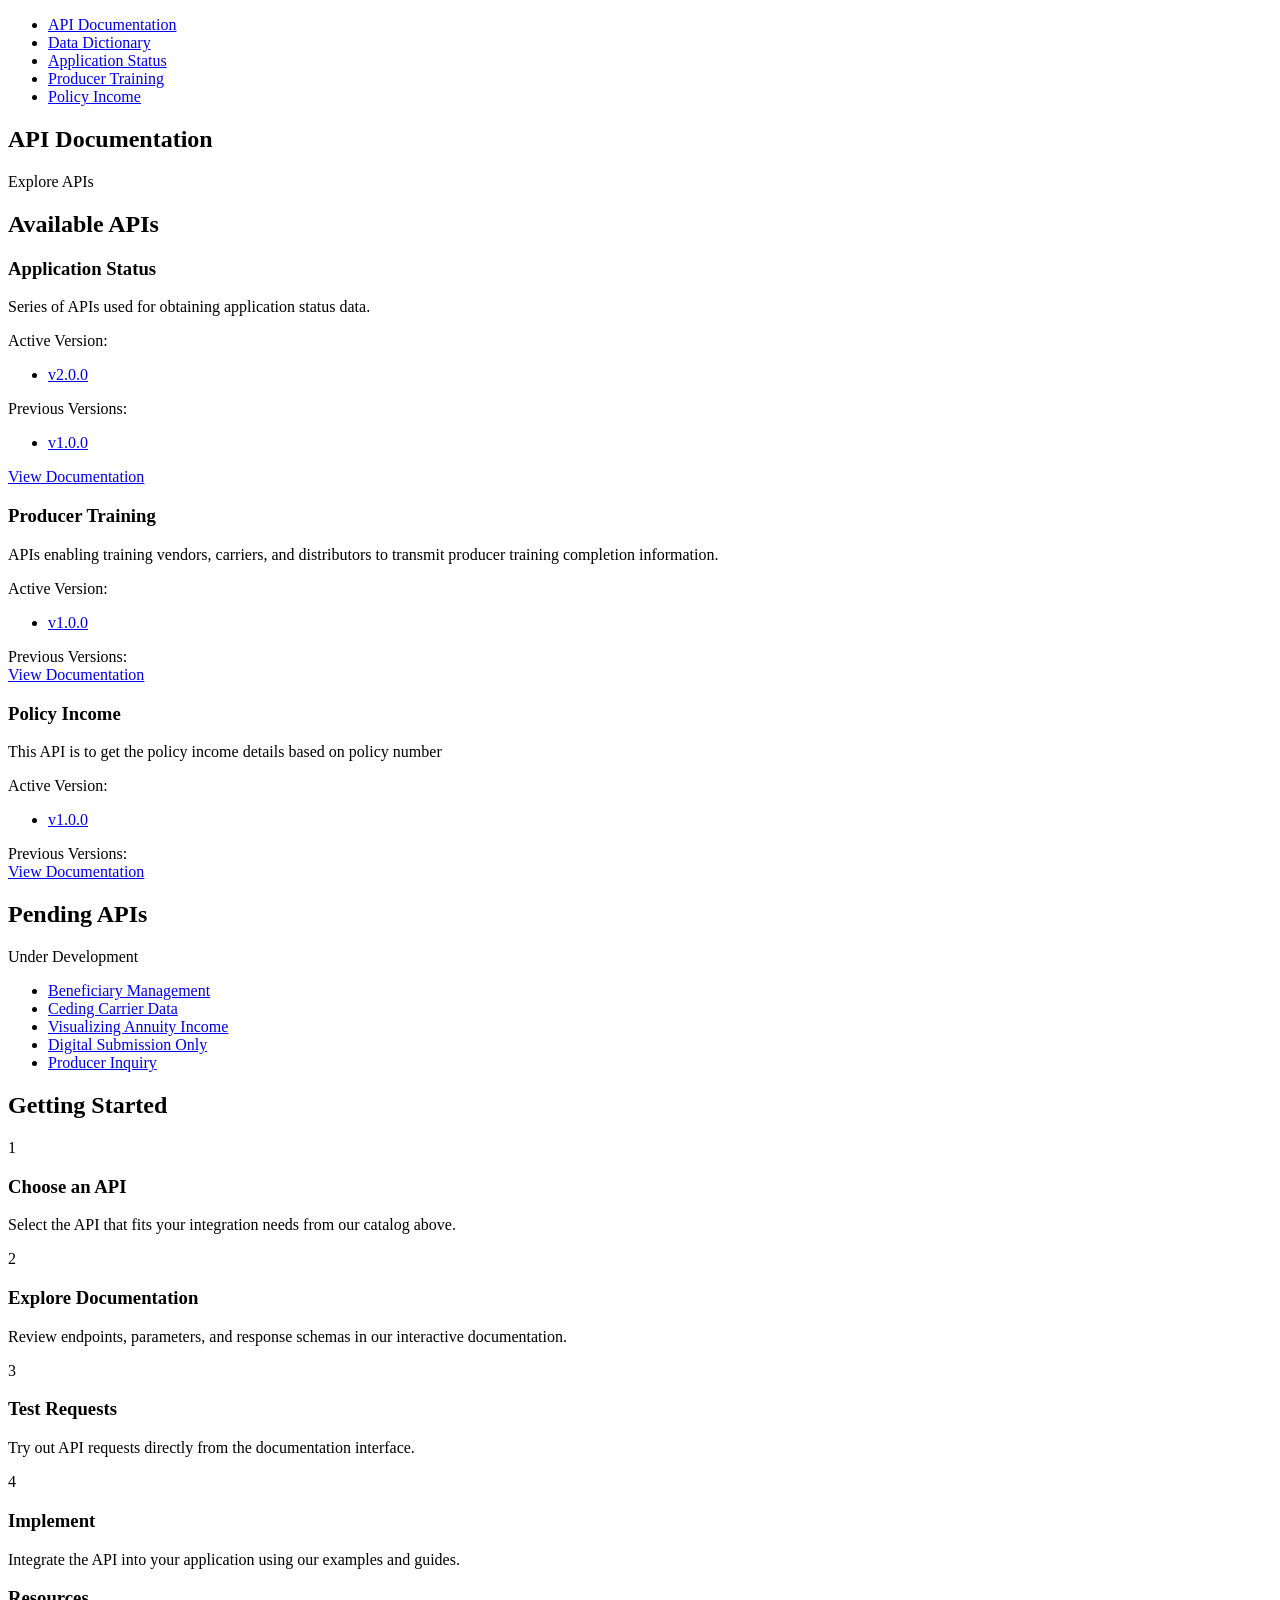
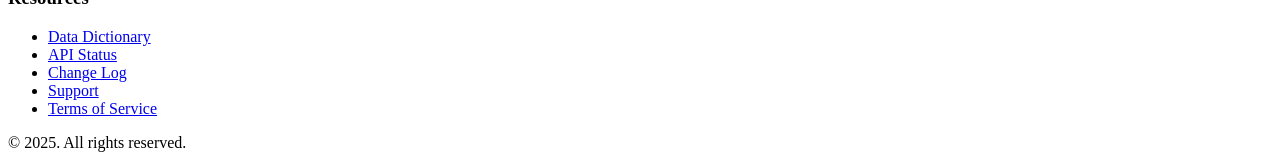
==== docs/index.html @ 35b6e660 "Change data dictionary to be linked from landing page - Rename generator output from index.html to d" ====
<!DOCTYPE html>
<html lang="en">
<head>
  <meta charset="UTF-8">
  <meta name="viewport" content="width=device-width, initial-scale=1.0">
  <title>IRI API Documentation Portal</title>
  <link rel="stylesheet" href="./css/custom.css">
  <link rel="preconnect" href="https://fonts.googleapis.com">
  <link rel="preconnect" href="https://fonts.gstatic.com" crossorigin>
  <link href="https://fonts.googleapis.com/css2?family=Inter:wght@300;400;600;700&display=swap" rel="stylesheet">
  <link rel="icon" type="image/png" href="./favicon-32x32.png" sizes="32x32" />
  <link rel="icon" type="image/png" href="./favicon-16x16.png" sizes="16x16" />
</head>
<body>
  <header class="site-header">
    <div class="container">
      <nav class="main-nav">
        <ul>
          <li><a href="#" class="active">API Documentation</a></li>
          <li><a href="data-dictionary.html">Data Dictionary</a></li>
          <li><a href="https://github.com/Insured-Retirement-Institute/Application-Status" target="_blank">Application Status</a></li>
          <li><a href="https://github.com/Insured-Retirement-Institute/Producer-Training" target="_blank">Producer Training</a></li>
          <li><a href="https://github.com/Insured-Retirement-Institute/Activated-Annuity-Income" target="_blank">Policy Income</a></li>
        </ul>
      </nav>
    </div>
  </header>

  <section class="hero">
    <div class="container">
      <h1>API Documentation</h1>
      <p>Explore APIs</p>
    </div>
  </section>

  <section class="api-directory">
    <div class="container">
      <h2>Available APIs</h2>
      <!--
      <div class="api-intro">
        <p>No available APIs at this time.</p>
      </div>
      -->
      <div class="api-grid">
        <!-- Application Status API Card -->
        <div class="api-card">
          <div class="api-card-header">
            <h3>Application Status</h3>
          </div>
          <p>Series of APIs used for obtaining application status data.</p>
          <div class="api-versions-container">
            <div class="api-versions">
              <span>Active Version:</span>
              <ul>
                <li><a href="api-viewer.html?api=appstatus.yaml&version=v2">v2.0.0</a></li>
              </ul>
              <span>Previous Versions:</span>
              <ul>
                <li><a href="api-viewer.html?api=appstatus.yaml&version=v1">v1.0.0</a></li>
              </ul>
            </div>
          </div>
          <a href="api-viewer.html?api=appstatus.yaml&version=v2" class="btn btn-primary">View Documentation</a>
        </div>
        <!-- Producer Training Card -->
        <div class="api-card">
          <div class="api-card-header">
            <h3>Producer Training</h3>
          </div>
          <p>APIs enabling training vendors, carriers, and distributors to transmit producer training completion information.</p>
          <div class="api-versions-container">
            <div class="api-versions">
              <span>Active Version:</span>
              <ul>
                <li><a href="api-viewer.html?api=producertraining.yaml&version=v1">v1.0.0</a></li>
              </ul>
              <span>Previous Versions:</span>              
            </div>
          </div>
          <a href="api-viewer.html?api=producertraining.yaml&version=v1" class="btn btn-primary">View Documentation</a>
        </div>
        <!-- Policy Income aPI Card -->
        <div class="api-card">
          <div class="api-card-header">
            <h3>Policy Income</h3>
          </div>
          <p>This API is to get the policy income details based on policy number</p>
          <div class="api-versions-container">
            <div class="api-versions">
              <span>Active Version:</span>
              <ul>
                <li><a href="api-viewer.html?api=policyincome.yaml&version=v1">v1.0.0</a></li>
              </ul>
              <span>Previous Versions:</span>              
            </div>
          </div>
          <a href="api-viewer.html?api=policyincome.yaml&version=v1" class="btn btn-primary">View Documentation</a>
        </div>
      </div>      
    </div>
  </section>

  <section class="api-directory">
    <div class="container">
      <h2>Pending APIs</h2>
      <div class="api-intro">
        <p>Under Development</p>
        <ul>
          <li><a href="https://github.com/Insured-Retirement-Institute/Beneficiary-Management" target="_blank">Beneficiary Management</a></li>
          <li><a href="https://github.com/Insured-Retirement-Institute/Ceding-Carrier-Data" target="_blank">Ceding Carrier Data</a></li>
          <li><a href="https://github.com/Insured-Retirement-Institute/Visualizing-Annuity-Income" target="_blank">Visualizing Annuity Income</a></li>
          <li><a href="https://github.com/Insured-Retirement-Institute/Digital-Submission-Only" target="_blank">Digital Submission Only</a></li>
          <li><a href="https://github.com/Insured-Retirement-Institute/Producer-Inquiry" target="_blank">Producer Inquiry</a></li>
        </ul>
      </div>
    </div>
  </section>

  <section class="getting-started">
    <div class="container">
      <h2>Getting Started</h2>
      <div class="steps">
        <div class="step">
          <div class="step-number">1</div>
          <h3>Choose an API</h3>
          <p>Select the API that fits your integration needs from our catalog above.</p>
        </div>
        <div class="step">
          <div class="step-number">2</div>
          <h3>Explore Documentation</h3>
          <p>Review endpoints, parameters, and response schemas in our interactive documentation.</p>
        </div>
        <div class="step">
          <div class="step-number">3</div>
          <h3>Test Requests</h3>
          <p>Try out API requests directly from the documentation interface.</p>
        </div>
        <div class="step">
          <div class="step-number">4</div>
          <h3>Implement</h3>
          <p>Integrate the API into your application using our examples and guides.</p>
        </div>
      </div>
    </div>
  </section>

  <footer class="site-footer">
    <div class="container">
      <div class="footer-content">
        <div class="footer-links">
          <h3>Resources</h3>
          <ul>
            <li><a href="data-dictionary.html">Data Dictionary</a></li>
            <li><a href="#">API Status</a></li>
            <li><a href="#">Change Log</a></li>
            <li><a href="#">Support</a></li>
            <li><a href="#">Terms of Service</a></li>
          </ul>
        </div>
      </div>
      <div class="copyright">
        <p>&copy; 2025. All rights reserved.</p>
      </div>
    </div>
  </footer>

  <script>
    // Optional JavaScript for additional interactivity
    document.addEventListener('DOMContentLoaded', function() {
      // You could add animations or other interactive elements here
    });
  </script>
</body>
</html>
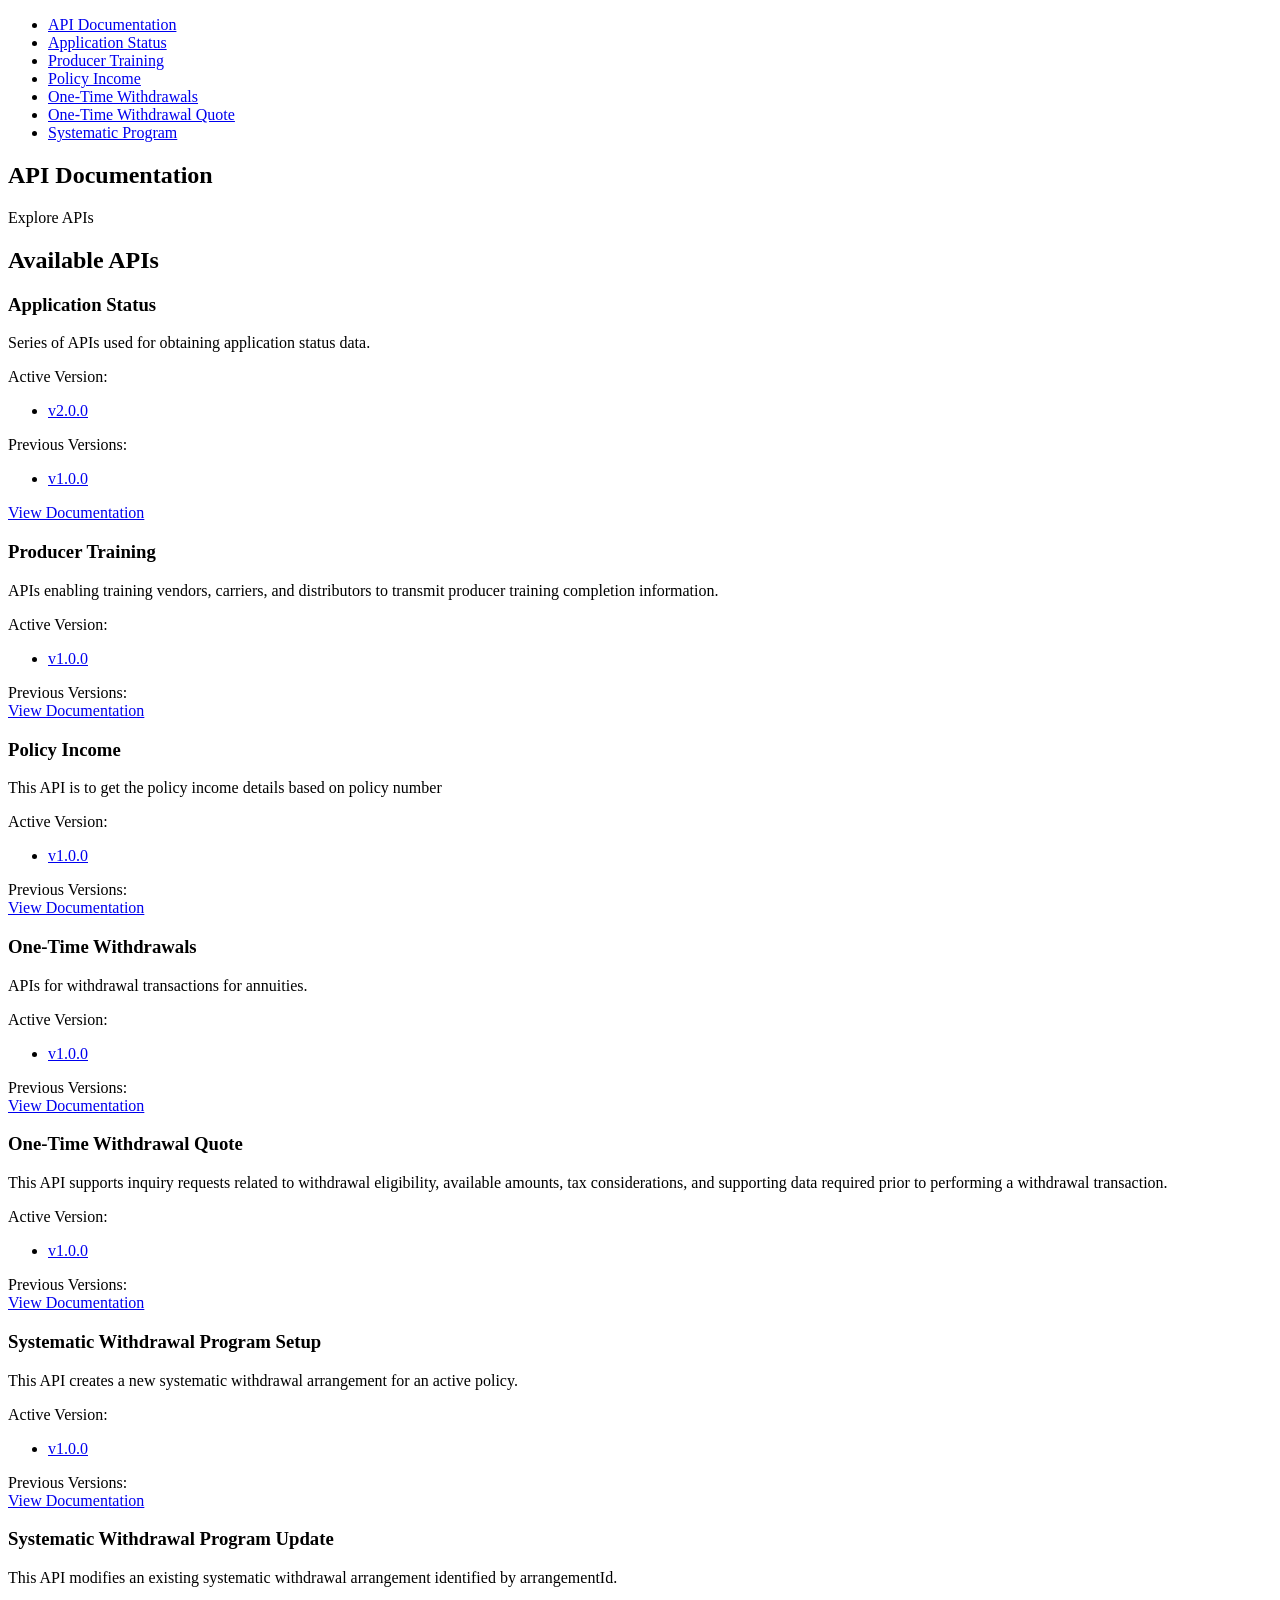
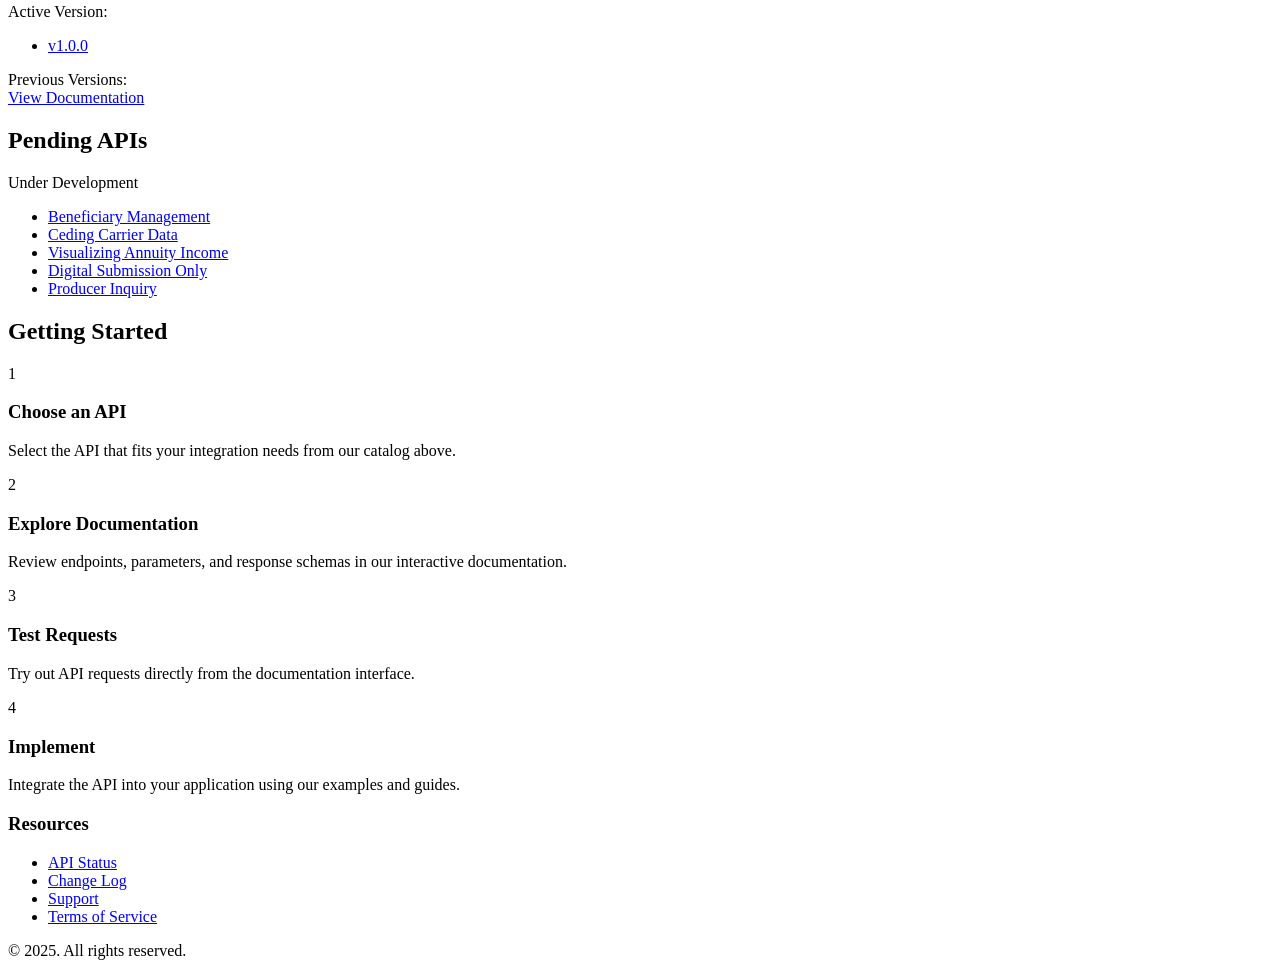
==== commit d7be9370: "make data dictionary dynamic" ====
--- a/docs/index.html
+++ b/docs/index.html
@@ -1,176 +1,244 @@
 <!DOCTYPE html>
 <html lang="en">
 <head>
-  <meta charset="UTF-8">
-  <meta name="viewport" content="width=device-width, initial-scale=1.0">
-  <title>IRI API Documentation Portal</title>
-  <link rel="stylesheet" href="./css/custom.css">
-  <link rel="preconnect" href="https://fonts.googleapis.com">
-  <link rel="preconnect" href="https://fonts.gstatic.com" crossorigin>
-  <link href="https://fonts.googleapis.com/css2?family=Inter:wght@300;400;600;700&display=swap" rel="stylesheet">
-  <link rel="icon" type="image/png" href="./favicon-32x32.png" sizes="32x32" />
-  <link rel="icon" type="image/png" href="./favicon-16x16.png" sizes="16x16" />
+    <meta charset="UTF-8">
+    <meta name="viewport" content="width=device-width, initial-scale=1.0">
+    <title>IRI API Documentation Portal</title>
+    <link rel="stylesheet" href="./css/custom.css">
+    <link rel="preconnect" href="https://fonts.googleapis.com">
+    <link rel="preconnect" href="https://fonts.gstatic.com" crossorigin>
+    <link href="https://fonts.googleapis.com/css2?family=Inter:wght@300;400;600;700&display=swap" rel="stylesheet">
+    <link rel="icon" type="image/png" href="./favicon-32x32.png" sizes="32x32" />
+    <link rel="icon" type="image/png" href="./favicon-16x16.png" sizes="16x16" />
 </head>
 <body>
-  <header class="site-header">
-    <div class="container">
-      <nav class="main-nav">
-        <ul>
-          <li><a href="#" class="active">API Documentation</a></li>
-          <li><a href="data-dictionary.html">Data Dictionary</a></li>
-          <li><a href="https://github.com/Insured-Retirement-Institute/Application-Status" target="_blank">Application Status</a></li>
-          <li><a href="https://github.com/Insured-Retirement-Institute/Producer-Training" target="_blank">Producer Training</a></li>
-          <li><a href="https://github.com/Insured-Retirement-Institute/Activated-Annuity-Income" target="_blank">Policy Income</a></li>
-        </ul>
-      </nav>
-    </div>
-  </header>
-
-  <section class="hero">
-    <div class="container">
-      <h1>API Documentation</h1>
-      <p>Explore APIs</p>
-    </div>
-  </section>
-
-  <section class="api-directory">
-    <div class="container">
-      <h2>Available APIs</h2>
-      <!--
-      <div class="api-intro">
-        <p>No available APIs at this time.</p>
-      </div>
-      -->
-      <div class="api-grid">
-        <!-- Application Status API Card -->
-        <div class="api-card">
-          <div class="api-card-header">
-            <h3>Application Status</h3>
-          </div>
-          <p>Series of APIs used for obtaining application status data.</p>
-          <div class="api-versions-container">
-            <div class="api-versions">
-              <span>Active Version:</span>
-              <ul>
-                <li><a href="api-viewer.html?api=appstatus.yaml&version=v2">v2.0.0</a></li>
-              </ul>
-              <span>Previous Versions:</span>
-              <ul>
-                <li><a href="api-viewer.html?api=appstatus.yaml&version=v1">v1.0.0</a></li>
-              </ul>
-            </div>
-          </div>
-          <a href="api-viewer.html?api=appstatus.yaml&version=v2" class="btn btn-primary">View Documentation</a>
-        </div>
-        <!-- Producer Training Card -->
-        <div class="api-card">
-          <div class="api-card-header">
-            <h3>Producer Training</h3>
-          </div>
-          <p>APIs enabling training vendors, carriers, and distributors to transmit producer training completion information.</p>
-          <div class="api-versions-container">
-            <div class="api-versions">
-              <span>Active Version:</span>
-              <ul>
-                <li><a href="api-viewer.html?api=producertraining.yaml&version=v1">v1.0.0</a></li>
-              </ul>
-              <span>Previous Versions:</span>              
-            </div>
-          </div>
-          <a href="api-viewer.html?api=producertraining.yaml&version=v1" class="btn btn-primary">View Documentation</a>
-        </div>
-        <!-- Policy Income aPI Card -->
-        <div class="api-card">
-          <div class="api-card-header">
-            <h3>Policy Income</h3>
-          </div>
-          <p>This API is to get the policy income details based on policy number</p>
-          <div class="api-versions-container">
-            <div class="api-versions">
-              <span>Active Version:</span>
-              <ul>
-                <li><a href="api-viewer.html?api=policyincome.yaml&version=v1">v1.0.0</a></li>
-              </ul>
-              <span>Previous Versions:</span>              
-            </div>
-          </div>
-          <a href="api-viewer.html?api=policyincome.yaml&version=v1" class="btn btn-primary">View Documentation</a>
-        </div>
-      </div>      
-    </div>
-  </section>
-
-  <section class="api-directory">
-    <div class="container">
-      <h2>Pending APIs</h2>
-      <div class="api-intro">
-        <p>Under Development</p>
-        <ul>
-          <li><a href="https://github.com/Insured-Retirement-Institute/Beneficiary-Management" target="_blank">Beneficiary Management</a></li>
-          <li><a href="https://github.com/Insured-Retirement-Institute/Ceding-Carrier-Data" target="_blank">Ceding Carrier Data</a></li>
-          <li><a href="https://github.com/Insured-Retirement-Institute/Visualizing-Annuity-Income" target="_blank">Visualizing Annuity Income</a></li>
-          <li><a href="https://github.com/Insured-Retirement-Institute/Digital-Submission-Only" target="_blank">Digital Submission Only</a></li>
-          <li><a href="https://github.com/Insured-Retirement-Institute/Producer-Inquiry" target="_blank">Producer Inquiry</a></li>
-        </ul>
-      </div>
-    </div>
-  </section>
-
-  <section class="getting-started">
-    <div class="container">
-      <h2>Getting Started</h2>
-      <div class="steps">
-        <div class="step">
-          <div class="step-number">1</div>
-          <h3>Choose an API</h3>
-          <p>Select the API that fits your integration needs from our catalog above.</p>
-        </div>
-        <div class="step">
-          <div class="step-number">2</div>
-          <h3>Explore Documentation</h3>
-          <p>Review endpoints, parameters, and response schemas in our interactive documentation.</p>
-        </div>
-        <div class="step">
-          <div class="step-number">3</div>
-          <h3>Test Requests</h3>
-          <p>Try out API requests directly from the documentation interface.</p>
-        </div>
-        <div class="step">
-          <div class="step-number">4</div>
-          <h3>Implement</h3>
-          <p>Integrate the API into your application using our examples and guides.</p>
-        </div>
-      </div>
-    </div>
-  </section>
-
-  <footer class="site-footer">
-    <div class="container">
-      <div class="footer-content">
-        <div class="footer-links">
-          <h3>Resources</h3>
-          <ul>
-            <li><a href="data-dictionary.html">Data Dictionary</a></li>
-            <li><a href="#">API Status</a></li>
-            <li><a href="#">Change Log</a></li>
-            <li><a href="#">Support</a></li>
-            <li><a href="#">Terms of Service</a></li>
-          </ul>
-        </div>
-      </div>
-      <div class="copyright">
-        <p>&copy; 2025. All rights reserved.</p>
-      </div>
-    </div>
-  </footer>
-
-  <script>
-    // Optional JavaScript for additional interactivity
-    document.addEventListener('DOMContentLoaded', function() {
-      // You could add animations or other interactive elements here
-    });
-  </script>
+    <header class="site-header">
+        <div class="container">
+            <nav class="main-nav">
+                <ul>
+                    <li><a href="#" class="active">API Documentation</a></li>
+                    <li><a href="https://github.com/Insured-Retirement-Institute/Application-Status" target="_blank">Application Status</a></li>
+                    <li><a href="https://github.com/Insured-Retirement-Institute/Producer-Training" target="_blank">Producer Training</a></li>
+                    <li><a href="https://github.com/Insured-Retirement-Institute/Activated-Annuity-Income" target="_blank">Policy Income</a></li>
+                    <li><a href="https://github.com/Insured-Retirement-Institute/One-Time-Withdrawals" target="_blank">One-Time Withdrawals</a></li>
+                    <li><a href="https://github.com/Insured-Retirement-Institute/One-Time-Withdrawal-Quote" target="_blank">One-Time Withdrawal Quote</a></li>
+                    <li><a href="https://github.com/Insured-Retirement-Institute/Systematic-Program" target="_blank">Systematic Program</a></li>
+                </ul>
+            </nav>
+        </div>
+    </header>
+
+    <section class="hero">
+        <div class="container">
+            <h1>API Documentation</h1>
+            <p>Explore APIs</p>
+        </div>
+    </section>
+
+    <section class="api-directory">
+        <div class="container">
+            <h2>Available APIs</h2>
+            <!--
+            <div class="api-intro">
+              <p>No available APIs at this time.</p>
+            </div>
+            -->
+            <div class="api-grid">
+                <!-- Application Status API Card -->
+                <div class="api-card">
+                    <div class="api-card-header">
+                        <h3>Application Status</h3>
+                    </div>
+                    <p>Series of APIs used for obtaining application status data.</p>
+                    <div class="api-versions-container">
+                        <div class="api-versions">
+                            <span>Active Version:</span>
+                            <ul>
+                                <li><a href="api-viewer.html?api=appstatus.yaml&version=v2">v2.0.0</a></li>
+                            </ul>
+                            <span>Previous Versions:</span>
+                            <ul>
+                                <li><a href="api-viewer.html?api=appstatus.yaml&version=v1">v1.0.0</a></li>
+                            </ul>
+                        </div>
+                    </div>
+                    <a href="api-viewer.html?api=appstatus.yaml&version=v2" class="btn btn-primary">View Documentation</a>
+                </div>
+                <!-- Producer Training Card -->
+                <div class="api-card">
+                    <div class="api-card-header">
+                        <h3>Producer Training</h3>
+                    </div>
+                    <p>APIs enabling training vendors, carriers, and distributors to transmit producer training completion information.</p>
+                    <div class="api-versions-container">
+                        <div class="api-versions">
+                            <span>Active Version:</span>
+                            <ul>
+                                <li><a href="api-viewer.html?api=producertraining.yaml&version=v1">v1.0.0</a></li>
+                            </ul>
+                            <span>Previous Versions:</span>
+                        </div>
+                    </div>
+                    <a href="api-viewer.html?api=producertraining.yaml&version=v1" class="btn btn-primary">View Documentation</a>
+                </div>
+                <!-- Policy Income API Card -->
+                <div class="api-card">
+                    <div class="api-card-header">
+                        <h3>Policy Income</h3>
+                    </div>
+                    <p>This API is to get the policy income details based on policy number</p>
+                    <div class="api-versions-container">
+                        <div class="api-versions">
+                            <span>Active Version:</span>
+                            <ul>
+                                <li><a href="api-viewer.html?api=policyincome.yaml&version=v1">v1.0.0</a></li>
+                            </ul>
+                            <span>Previous Versions:</span>
+                        </div>
+                    </div>
+                    <a href="api-viewer.html?api=policyincome.yaml&version=v1" class="btn btn-primary">View Documentation</a>
+                </div>
+                <!-- One-Time Withdrawals API Card -->
+                <div class="api-card">
+                    <div class="api-card-header">
+                        <h3>One-Time Withdrawals</h3>
+                    </div>
+                    <p>APIs for withdrawal transactions for annuities.</p>
+                    <div class="api-versions-container">
+                        <div class="api-versions">
+                            <span>Active Version:</span>
+                            <ul>
+                                <li><a href="api-viewer.html?api=onetimewithdrawal1.yaml&version=v1">v1.0.0</a></li>
+                            </ul>
+                            <span>Previous Versions:</span>
+                        </div>
+                    </div>
+                    <a href="api-viewer.html?api=onetimewithdrawal1.yaml&version=v1" class="btn btn-primary">View Documentation</a>
+                </div>
+                <!-- One-Time Withdrawal Quote API Card -->
+                <div class="api-card">
+                    <div class="api-card-header">
+                        <h3>One-Time Withdrawal Quote</h3>
+                    </div>
+                    <p>This API supports inquiry requests related to withdrawal eligibility, available amounts, tax considerations, and supporting data required prior to performing a withdrawal transaction.</p>
+                    <div class="api-versions-container">
+                        <div class="api-versions">
+                            <span>Active Version:</span>
+                            <ul>
+                                <li><a href="api-viewer.html?api=onetimewithdrawalquote1.yaml&version=v1">v1.0.0</a></li>
+                            </ul>
+                            <span>Previous Versions:</span>
+                        </div>
+                    </div>
+                    <a href="api-viewer.html?api=onetimewithdrawalquote1.yaml&version=v1" class="btn btn-primary">View Documentation</a>
+                </div>
+                <!-- Systematic Withdrawal Program Setup Card -->
+                <div class="api-card">
+                    <div class="api-card-header">
+                        <h3>Systematic Withdrawal Program Setup</h3>
+                    </div>
+                    <p>This API creates a new systematic withdrawal arrangement for an active policy.</p>
+                    <div class="api-versions-container">
+                        <div class="api-versions">
+                            <span>Active Version:</span>
+                            <ul>
+                                <li><a href="api-viewer.html?api=systematicwithdrawalprogramsetup.yaml&version=v1">v1.0.0</a></li>
+                            </ul>
+                            <span>Previous Versions:</span>
+                        </div>
+                    </div>
+                    <a href="api-viewer.html?api=systematicwithdrawalprogramsetup.yaml&version=v1" class="btn btn-primary">View Documentation</a>
+                </div>
+                <!-- Systematic Withdrawal Program Update Card -->
+                <div class="api-card">
+                    <div class="api-card-header">
+                        <h3>Systematic Withdrawal Program Update</h3>
+                    </div>
+                    <p>This API modifies an existing systematic withdrawal arrangement identified by arrangementId.</p>
+                    <div class="api-versions-container">
+                        <div class="api-versions">
+                            <span>Active Version:</span>
+                            <ul>
+                                <li><a href="api-viewer.html?api=systematicwithdrawalprogramupdate.yaml&version=v1">v1.0.0</a></li>
+                            </ul>
+                            <span>Previous Versions:</span>
+                        </div>
+                    </div>
+                    <a href="api-viewer.html?api=systematicwithdrawalprogramupdate.yaml&version=v1" class="btn btn-primary">View Documentation</a>
+                </div>
+            </div>
+        </div>
+    </section>
+
+    <section class="api-directory">
+        <div class="container">
+            <h2>Pending APIs</h2>
+            <div class="api-intro">
+                <p>Under Development</p>
+                <ul>
+                    <li><a href="https://github.com/Insured-Retirement-Institute/Beneficiary-Management" target="_blank">Beneficiary Management</a></li>
+                    <li><a href="https://github.com/Insured-Retirement-Institute/Ceding-Carrier-Data" target="_blank">Ceding Carrier Data</a></li>
+                    <li><a href="https://github.com/Insured-Retirement-Institute/Visualizing-Annuity-Income" target="_blank">Visualizing Annuity Income</a></li>
+                    <li><a href="https://github.com/Insured-Retirement-Institute/Digital-Submission-Only" target="_blank">Digital Submission Only</a></li>
+                    <li><a href="https://github.com/Insured-Retirement-Institute/Producer-Inquiry" target="_blank">Producer Inquiry</a></li>
+                </ul>
+            </div>
+        </div>
+    </section>
+
+    <section class="getting-started">
+        <div class="container">
+            <h2>Getting Started</h2>
+            <div class="steps">
+                <div class="step">
+                    <div class="step-number">1</div>
+                    <h3>Choose an API</h3>
+                    <p>Select the API that fits your integration needs from our catalog above.</p>
+                </div>
+                <div class="step">
+                    <div class="step-number">2</div>
+                    <h3>Explore Documentation</h3>
+                    <p>Review endpoints, parameters, and response schemas in our interactive documentation.</p>
+                </div>
+                <div class="step">
+                    <div class="step-number">3</div>
+                    <h3>Test Requests</h3>
+                    <p>Try out API requests directly from the documentation interface.</p>
+                </div>
+                <div class="step">
+                    <div class="step-number">4</div>
+                    <h3>Implement</h3>
+                    <p>Integrate the API into your application using our examples and guides.</p>
+                </div>
+            </div>
+        </div>
+    </section>
+
+    <footer class="site-footer">
+        <div class="container">
+            <div class="footer-content">
+                <div class="footer-links">
+                    <h3>Resources</h3>
+                    <ul>
+                        <li><a href="#">API Status</a></li>
+                        <li><a href="#">Change Log</a></li>
+                        <li><a href="#">Support</a></li>
+                        <li><a href="#">Terms of Service</a></li>
+                    </ul>
+                </div>
+            </div>
+            <div class="copyright">
+                <p>&copy; 2025. All rights reserved.</p>
+            </div>
+        </div>
+    </footer>
+
+    <script>
+        // Optional JavaScript for additional interactivity
+        document.addEventListener('DOMContentLoaded', function () {
+            // You could add animations or other interactive elements here
+        });
+    </script>
 </body>
 </html>
 
-
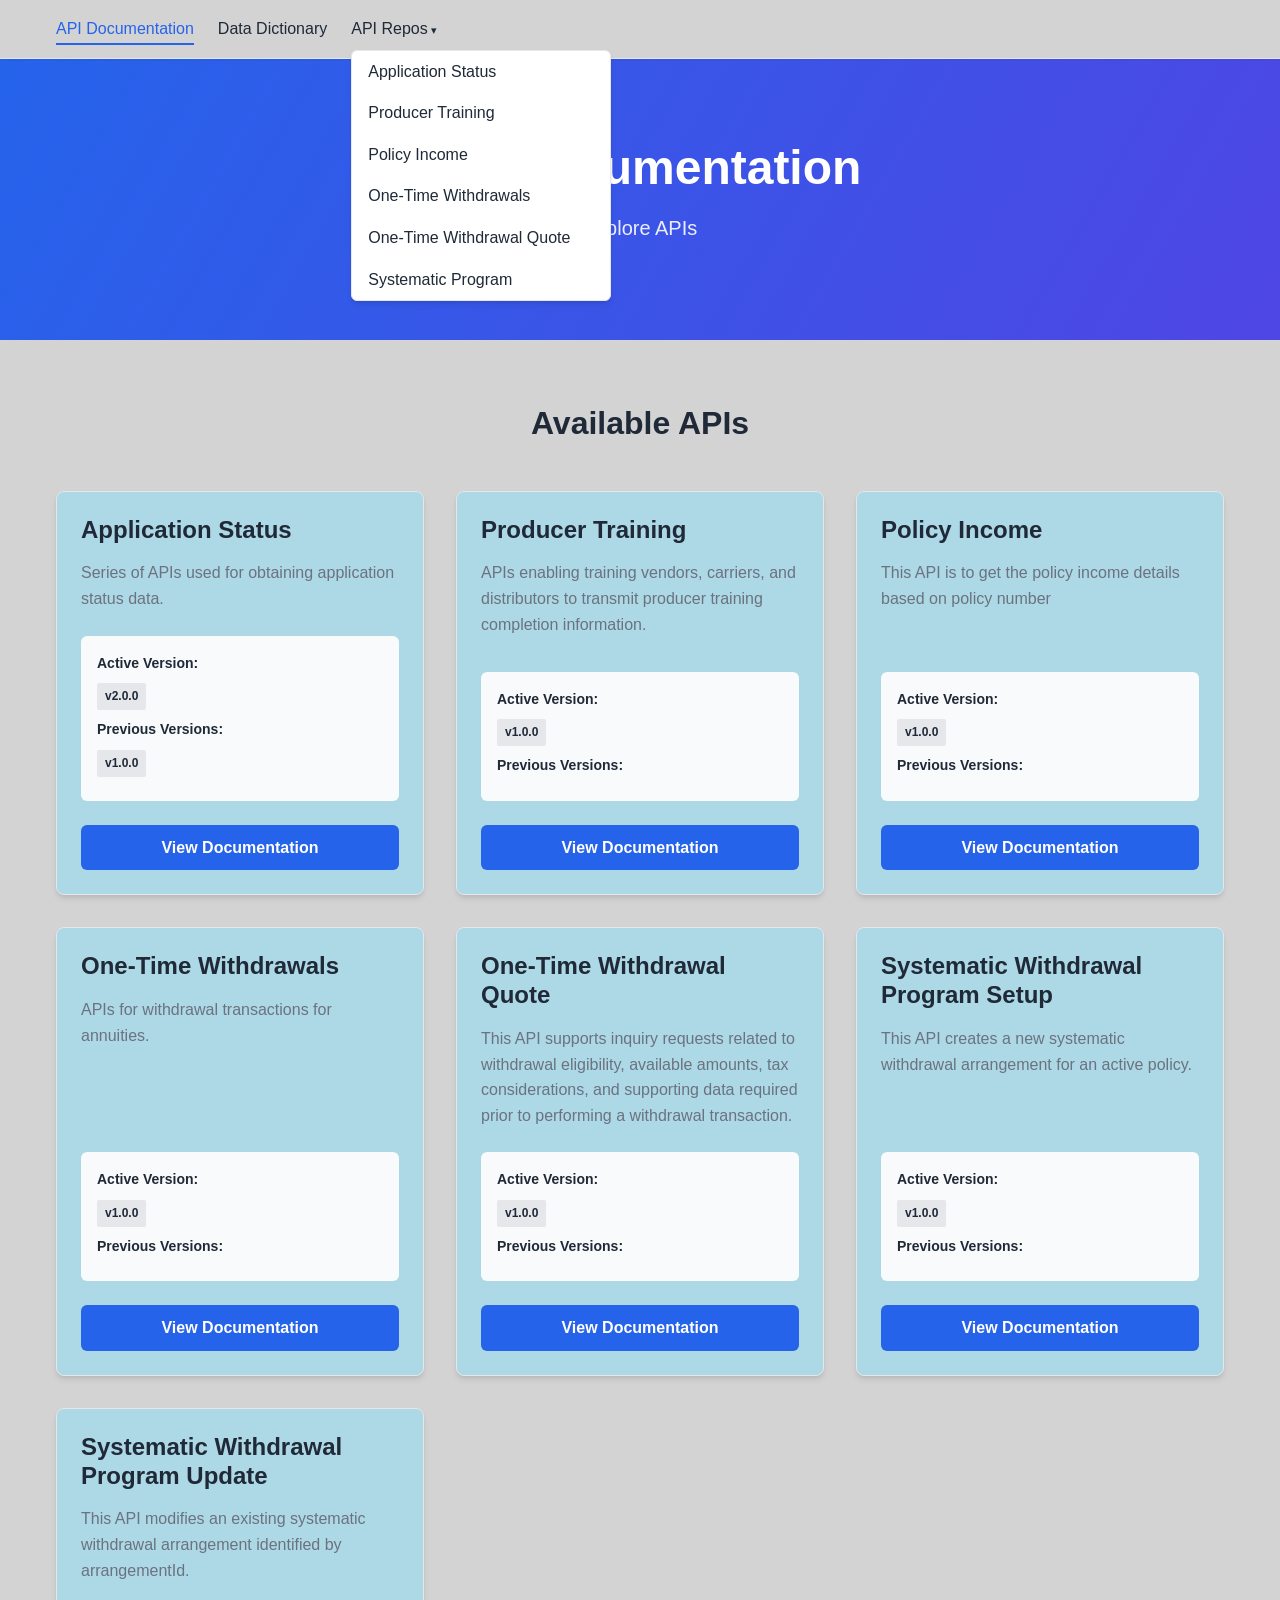
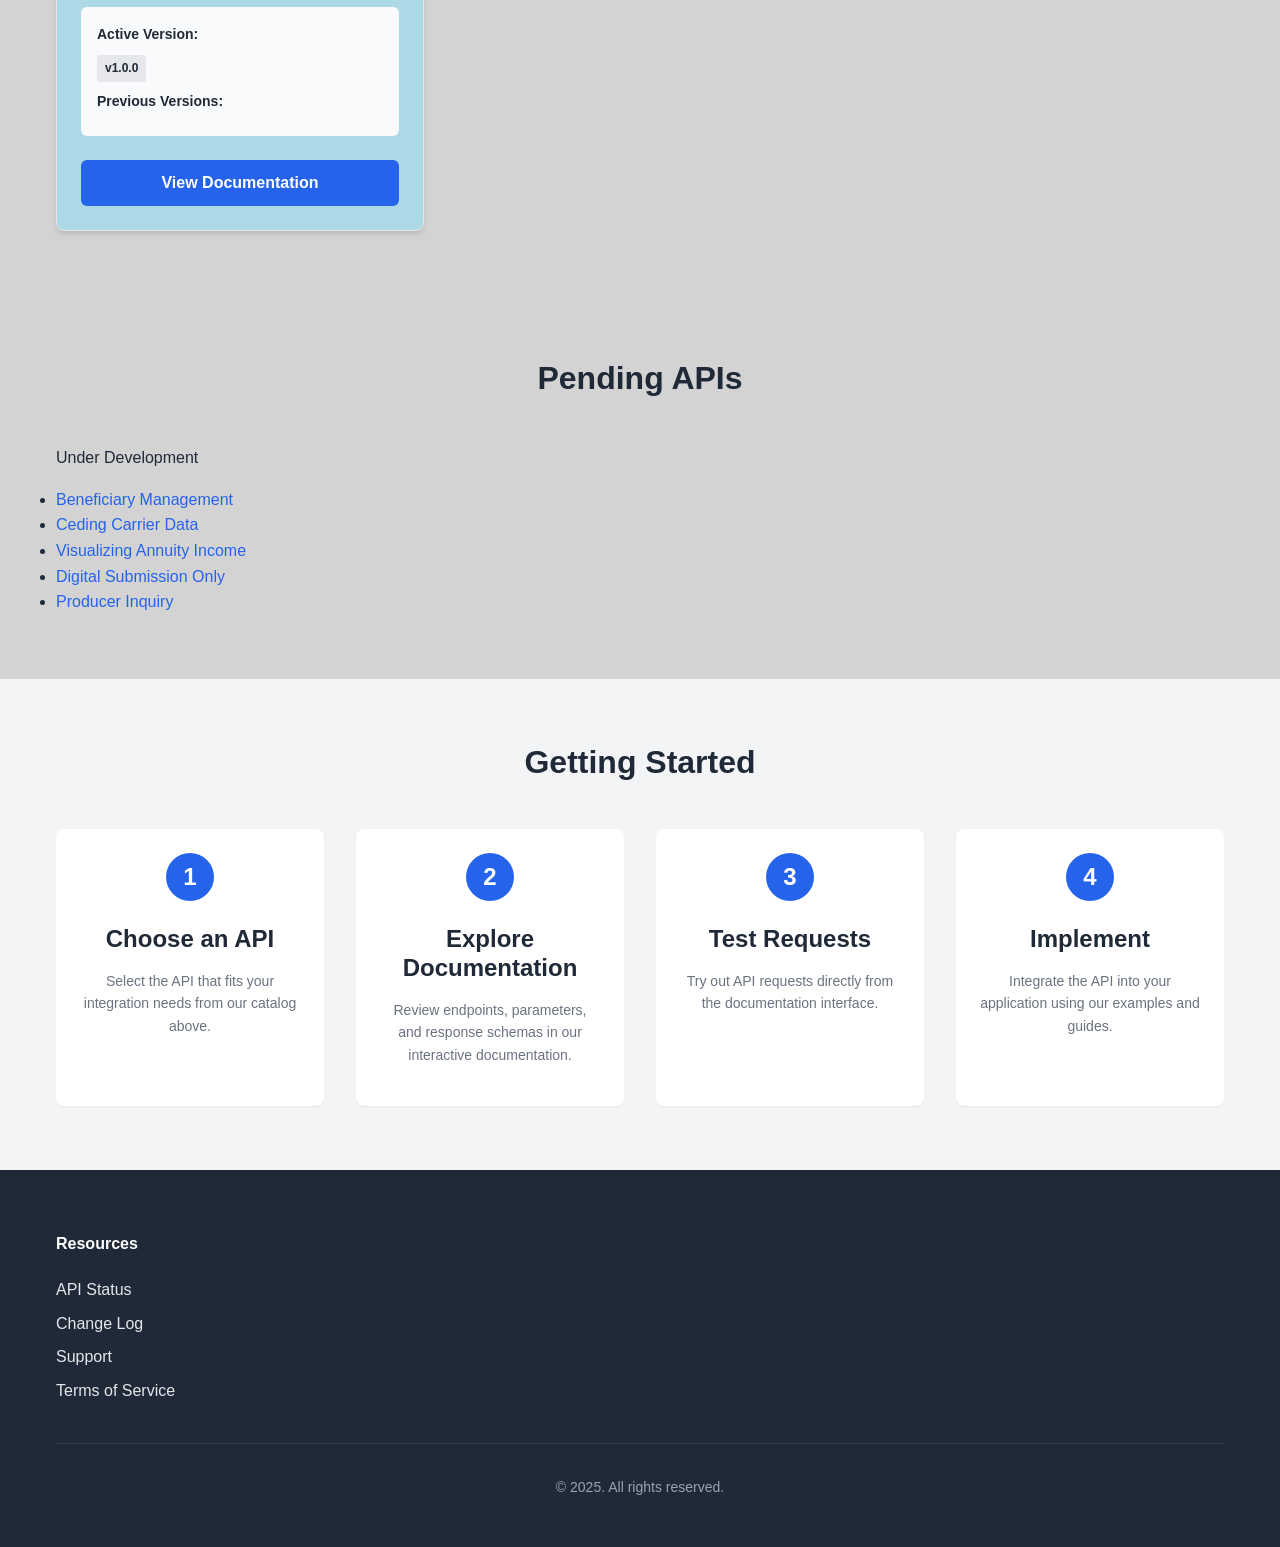
==== commit 6fe086bb: "add data dictionary link; condensed nav" ====
--- a/docs/index.html
+++ b/docs/index.html
@@ -17,12 +17,18 @@
             <nav class="main-nav">
                 <ul>
                     <li><a href="#" class="active">API Documentation</a></li>
-                    <li><a href="https://github.com/Insured-Retirement-Institute/Application-Status" target="_blank">Application Status</a></li>
-                    <li><a href="https://github.com/Insured-Retirement-Institute/Producer-Training" target="_blank">Producer Training</a></li>
-                    <li><a href="https://github.com/Insured-Retirement-Institute/Activated-Annuity-Income" target="_blank">Policy Income</a></li>
-                    <li><a href="https://github.com/Insured-Retirement-Institute/One-Time-Withdrawals" target="_blank">One-Time Withdrawals</a></li>
-                    <li><a href="https://github.com/Insured-Retirement-Institute/One-Time-Withdrawal-Quote" target="_blank">One-Time Withdrawal Quote</a></li>
-                    <li><a href="https://github.com/Insured-Retirement-Institute/Systematic-Program" target="_blank">Systematic Program</a></li>
+                    <li><a href="data-dictionary.html">Data Dictionary</a></li>
+                    <li class="nav-dropdown">
+                        <a href="#" class="nav-dropdown-toggle">API Repos</a>
+                        <ul class="nav-dropdown-menu">
+                            <li><a href="https://github.com/Insured-Retirement-Institute/Application-Status" target="_blank">Application Status</a></li>
+                            <li><a href="https://github.com/Insured-Retirement-Institute/Producer-Training" target="_blank">Producer Training</a></li>
+                            <li><a href="https://github.com/Insured-Retirement-Institute/Activated-Annuity-Income" target="_blank">Policy Income</a></li>
+                            <li><a href="https://github.com/Insured-Retirement-Institute/One-Time-Withdrawals" target="_blank">One-Time Withdrawals</a></li>
+                            <li><a href="https://github.com/Insured-Retirement-Institute/One-Time-Withdrawal-Quote" target="_blank">One-Time Withdrawal Quote</a></li>
+                            <li><a href="https://github.com/Insured-Retirement-Institute/Systematic-Program" target="_blank">Systematic Program</a></li>
+                        </ul>
+                    </li>
                 </ul>
             </nav>
         </div>
--- a/docs/css/custom.css
+++ b/docs/css/custom.css
@@ -0,0 +1,543 @@
+/* Base Styles */
+:root {
+    --primary-color: #2563eb;
+    --primary-hover: #1d4ed8;
+    --secondary-color: #4b5563;
+    --secondary-hover: #374151;
+    --background-color: #f9fafb;
+    --text-color: #1f2937;
+    --text-muted: #6b7280;
+    --border-color: #e5e7eb;
+    --card-background: #ffffff;
+    --success-color: #10b981;
+    --shadow-sm: 0 1px 2px 0 rgba(0, 0, 0, 0.05);
+    --shadow-md: 0 4px 6px -1px rgba(0, 0, 0, 0.1), 0 2px 4px -1px rgba(0, 0, 0, 0.06);
+    --shadow-lg: 0 10px 15px -3px rgba(0, 0, 0, 0.1), 0 4px 6px -2px rgba(0, 0, 0, 0.05);
+    --radius-sm: 0.125rem;
+    --radius-md: 0.375rem;
+    --radius-lg: 0.5rem;
+    --font-sans: 'Inter', -apple-system, BlinkMacSystemFont, 'Segoe UI', Roboto, Helvetica, Arial, sans-serif;
+    --transition: all 0.2s ease-in-out;
+  }
+
+  * {
+    box-sizing: border-box;
+    margin: 0;
+    padding: 0;
+  }
+
+  html {
+    font-size: 16px;
+    scroll-behavior: smooth;
+  }
+
+  body {
+    font-family: var(--font-sans);
+    color: var(--text-color);
+    line-height: 1.6;
+    background-color: var(--background-color);
+  }
+
+  .container {
+    width: 100%;
+    max-width: 1200px;
+    margin: 0 auto;
+    padding: 0 1rem;
+  }
+
+  /* Typography */
+  h1, h2, h3, h4, h5, h6 {
+    font-weight: 700;
+    line-height: 1.2;
+    margin-bottom: 1rem;
+  }
+
+  h1 {
+    font-size: 2.5rem;
+  }
+
+  h2 {
+    font-size: 2rem;
+  }
+
+  h3 {
+    font-size: 1.5rem;
+  }
+
+  p {
+    margin-bottom: 1rem;
+  }
+
+  a {
+    color: var(--primary-color);
+    text-decoration: none;
+    transition: var(--transition);
+  }
+
+  a:hover {
+    color: var(--primary-hover);
+  }
+
+  /* Buttons */
+  .btn {
+    display: inline-block;
+    padding: 0.625rem 1.25rem;
+    font-weight: 600;
+    text-align: center;
+    border: none;
+    border-radius: var(--radius-md);
+    cursor: pointer;
+    transition: var(--transition);
+    text-decoration: none;
+  }
+
+  .btn-primary {
+    background-color: var(--primary-color);
+    color: white;
+  }
+
+  .btn-primary:hover {
+    background-color: var(--primary-hover);
+    color: white;
+  }
+
+  .btn-secondary {
+    background-color: var(--secondary-color);
+    color: white;
+  }
+
+  .btn-secondary:hover {
+    background-color: var(--secondary-hover);
+    color: white;
+  }
+
+  /* Header Styles */
+  .site-header {
+    background-color: lightgray;
+    border-bottom: 1px solid var(--border-color);
+    padding: 1rem 0;
+    position: sticky;
+    top: 0;
+    z-index: 100;
+    box-shadow: var(--shadow-sm);
+  }
+
+  .site-header .container {
+    display: flex;
+    justify-content: space-between;
+    align-items: center;
+  }
+
+  .logo h1 {
+    font-size: 1.75rem;
+    margin: 0;
+    color: var(--primary-color);
+  }
+
+  .main-nav ul {
+    display: flex;
+    list-style: none;
+    margin: 0;
+    padding: 0;
+  }
+
+  .main-nav li:not(:last-child) {
+    margin-right: 1.5rem;
+  }
+
+  .main-nav a {
+    color: var(--text-color);
+    font-weight: 500;
+    padding: 0.5rem 0;
+    position: relative;
+  }
+
+  .main-nav a:hover,
+  .main-nav a.active {
+    color: var(--primary-color);
+  }
+
+  .main-nav a.active::after {
+    content: '';
+    position: absolute;
+    left: 0;
+    right: 0;
+    bottom: 0;
+    height: 2px;
+    background-color: var(--primary-color);
+  }
+
+  /* Nav Dropdown */
+  .nav-dropdown {
+    position: relative;
+  }
+
+  .nav-dropdown-toggle::after {
+    content: ' ▾';
+    font-size: 0.7rem;
+  }
+
+  .nav-dropdown-menu {
+    display: none;
+    position: absolute;
+    top: calc(100% + 0.5rem);
+    left: 0;
+    background-color: white;
+    border: 1px solid var(--border-color);
+    border-radius: var(--radius-md);
+    box-shadow: var(--shadow-md);
+    min-width: 200px;
+    z-index: 200;
+    padding: 0.5rem 0;
+    list-style: none;
+    margin: 0;
+    flex-direction: column;
+  }
+
+  .nav-dropdown:hover .nav-dropdown-menu {
+    display: flex;
+  }
+
+  .nav-dropdown-menu li {
+    margin: 0;
+  }
+
+  .nav-dropdown-menu a {
+    display: block;
+    padding: 0.5rem 1rem;
+    color: var(--text-color);
+    font-weight: 500;
+    white-space: nowrap;
+  }
+
+  .nav-dropdown-menu a:hover {
+    background-color: var(--background-color);
+    color: var(--primary-color);
+  }
+
+  /* Hero Section */
+  .hero {
+    padding: 5rem 0;
+    background: linear-gradient(120deg, #2563eb, #4f46e5);
+    color: white;
+    text-align: center;
+  }
+
+  .hero h1 {
+    font-size: 3rem;
+    margin-bottom: 1rem;
+  }
+
+  .hero p {
+    font-size: 1.25rem;
+    max-width: 600px;
+    margin-left: auto;
+    margin-right: auto;
+    opacity: 0.9;
+  }
+
+  /* API Directory */
+  .api-directory {
+    padding: 4rem 0;
+    background-color: lightgray;
+  }
+
+  .api-directory h2 {
+    text-align: center;
+    margin-bottom: 3rem;
+  }
+
+  .api-grid {
+    display: grid;
+    grid-template-columns: repeat(auto-fill, minmax(300px, 1fr));
+    gap: 2rem;
+  }
+
+  .api-card {
+    background-color: lightblue;
+    border-radius: var(--radius-lg);
+    box-shadow: var(--shadow-md);
+    padding: 1.5rem;
+    display: flex;
+    flex-direction: column;
+    transition: var(--transition);
+    border: 1px solid var(--border-color); /* Add this line for the border */
+  }
+
+  /* Optional: You can change the border color on hover for a nice effect */
+  .api-card:hover {
+    transform: translateY(-3px);
+    box-shadow: var(--shadow-lg);
+    border-color: var(--primary-color); /* Change border color on hover */
+  }
+
+  .api-card-header {
+    display: flex;
+    justify-content: space-between;
+    align-items: center;
+    margin-bottom: 1rem;
+  }
+
+  .api-card-header h3 {
+    margin: 0;
+  }
+
+  .api-version {
+    display: inline-block;
+    background-color: #ecfdf5;
+    color: var(--success-color);
+    border-radius: 9999px;
+    padding: 0.25rem 0.75rem;
+    font-size: 0.75rem;
+    font-weight: 600;
+  }
+
+  .api-card p {
+    color: var(--text-muted);
+    flex-grow: 1;
+    margin-bottom: 1.5rem;
+  }
+
+  .api-versions-container {
+    margin-bottom: 1.5rem;
+  }
+
+  .api-versions {
+    background-color: var(--background-color);
+    border-radius: var(--radius-md);
+    padding: 1rem;
+  }
+
+  .api-versions span {
+    display: block;
+    font-weight: 600;
+    font-size: 0.875rem;
+    margin-bottom: 0.5rem;
+  }
+
+  .api-versions ul {
+    list-style: none;
+    padding: 0;
+    display: flex;
+    flex-wrap: wrap;
+  }
+
+  .api-versions li {
+    margin-right: 1rem;
+    margin-bottom: 0.5rem;
+  }
+
+  .api-versions a {
+    display: inline-block;
+    padding: 0.25rem 0.5rem;
+    background-color: #e5e7eb;
+    color: var(--text-color);
+    border-radius: var(--radius-sm);
+    font-size: 0.75rem;
+    font-weight: 600;
+    transition: var(--transition);
+  }
+
+  .api-versions a:hover {
+    background-color: #d1d5db;
+  }
+
+  /* Getting Started */
+  .getting-started {
+    padding: 4rem 0;
+    background-color: #f3f4f6;
+  }
+
+  .getting-started h2 {
+    text-align: center;
+    margin-bottom: 3rem;
+  }
+
+  .steps {
+    display: grid;
+    grid-template-columns: repeat(auto-fit, minmax(200px, 1fr));
+    gap: 2rem;
+  }
+
+  .step {
+    text-align: center;
+    padding: 1.5rem;
+    background-color: var(--card-background);
+    border-radius: var(--radius-lg);
+    box-shadow: var(--shadow-sm);
+  }
+
+  .step-number {
+    display: flex;
+    align-items: center;
+    justify-content: center;
+    width: 3rem;
+    height: 3rem;
+    background-color: var(--primary-color);
+    color: white;
+    font-size: 1.5rem;
+    font-weight: 700;
+    border-radius: 50%;
+    margin: 0 auto 1.5rem;
+  }
+
+  .step h3 {
+    margin-bottom: 1rem;
+  }
+
+  .step p {
+    color: var(--text-muted);
+    font-size: 0.875rem;
+  }
+
+  /* Footer */
+  .site-footer {
+    background-color: #1f2937;
+    color: white;
+    padding: 4rem 0 2rem;
+  }
+
+  .footer-content {
+    display: flex;
+    justify-content: space-between;
+    flex-wrap: wrap;
+    margin-bottom: 2rem;
+  }
+
+  .footer-logo h2 {
+    margin: 0;
+    font-size: 2rem;
+  }
+
+  .footer-links h3 {
+    font-size: 1rem;
+    margin-bottom: 1.5rem;
+  }
+
+  .footer-links ul {
+    list-style: none;
+    padding: 0;
+  }
+
+  .footer-links li {
+    margin-bottom: 0.5rem;
+  }
+
+  .footer-links a {
+    color: #e5e7eb;
+    transition: var(--transition);
+  }
+
+  .footer-links a:hover {
+    color: white;
+  }
+
+  .copyright {
+    text-align: center;
+    padding-top: 2rem;
+    border-top: 1px solid #374151;
+    font-size: 0.875rem;
+    color: #9ca3af;
+  }
+
+  /* API Viewer Page */
+  .api-viewer-page {
+    min-height: 100vh;
+    display: flex;
+    flex-direction: column;
+  }
+
+  .api-selector-nav {
+    display: flex;
+    align-items: center;
+    gap: 1rem;
+  }
+
+  .selector-group {
+    display: flex;
+    align-items: center;
+    gap: 0.5rem;
+  }
+
+  .selector-group label {
+    font-weight: 600;
+    color: var(--text-muted);
+  }
+
+  .api-selector-nav select {
+    border: 1px solid var(--border-color);
+    border-radius: var(--radius-md);
+    padding: 0.5rem;
+    font-family: var(--font-sans);
+    background-color: white;
+  }
+
+  /* Swagger UI Customization */
+  #swagger-ui {
+    flex: 1;
+    margin-top: 1rem;
+  }
+
+  /* Override Swagger UI styles for better integration */
+  .swagger-ui .topbar {
+    display: none;
+  }
+
+  .swagger-ui .info {
+    margin: 30px 0;
+  }
+
+  .swagger-ui .info .title {
+    font-family: var(--font-sans);
+    font-weight: 700;
+  }
+
+  .swagger-ui .scheme-container {
+    padding: 20px 0;
+    background-color: white;
+  }
+
+  /* Media Queries */
+  @media (max-width: 768px) {
+    .api-selector-nav {
+      flex-direction: column;
+      align-items: flex-start;
+      gap: 0.75rem;
+    }
+
+    .selector-group {
+      width: 100%;
+    }
+
+    .selector-group select {
+      flex-grow: 1;
+    }
+
+    .footer-content {
+      flex-direction: column;
+      gap: 2rem;
+    }
+
+    .api-card {
+      min-height: auto;
+    }
+  }
+
+  @media (max-width: 576px) {
+    .hero h1 {
+      font-size: 2rem;
+    }
+
+    .hero p {
+      font-size: 1rem;
+    }
+
+    .steps {
+      grid-template-columns: 1fr;
+    }
+
+    .site-header .container {
+      flex-direction: column;
+      gap: 1rem;
+    }
+  }
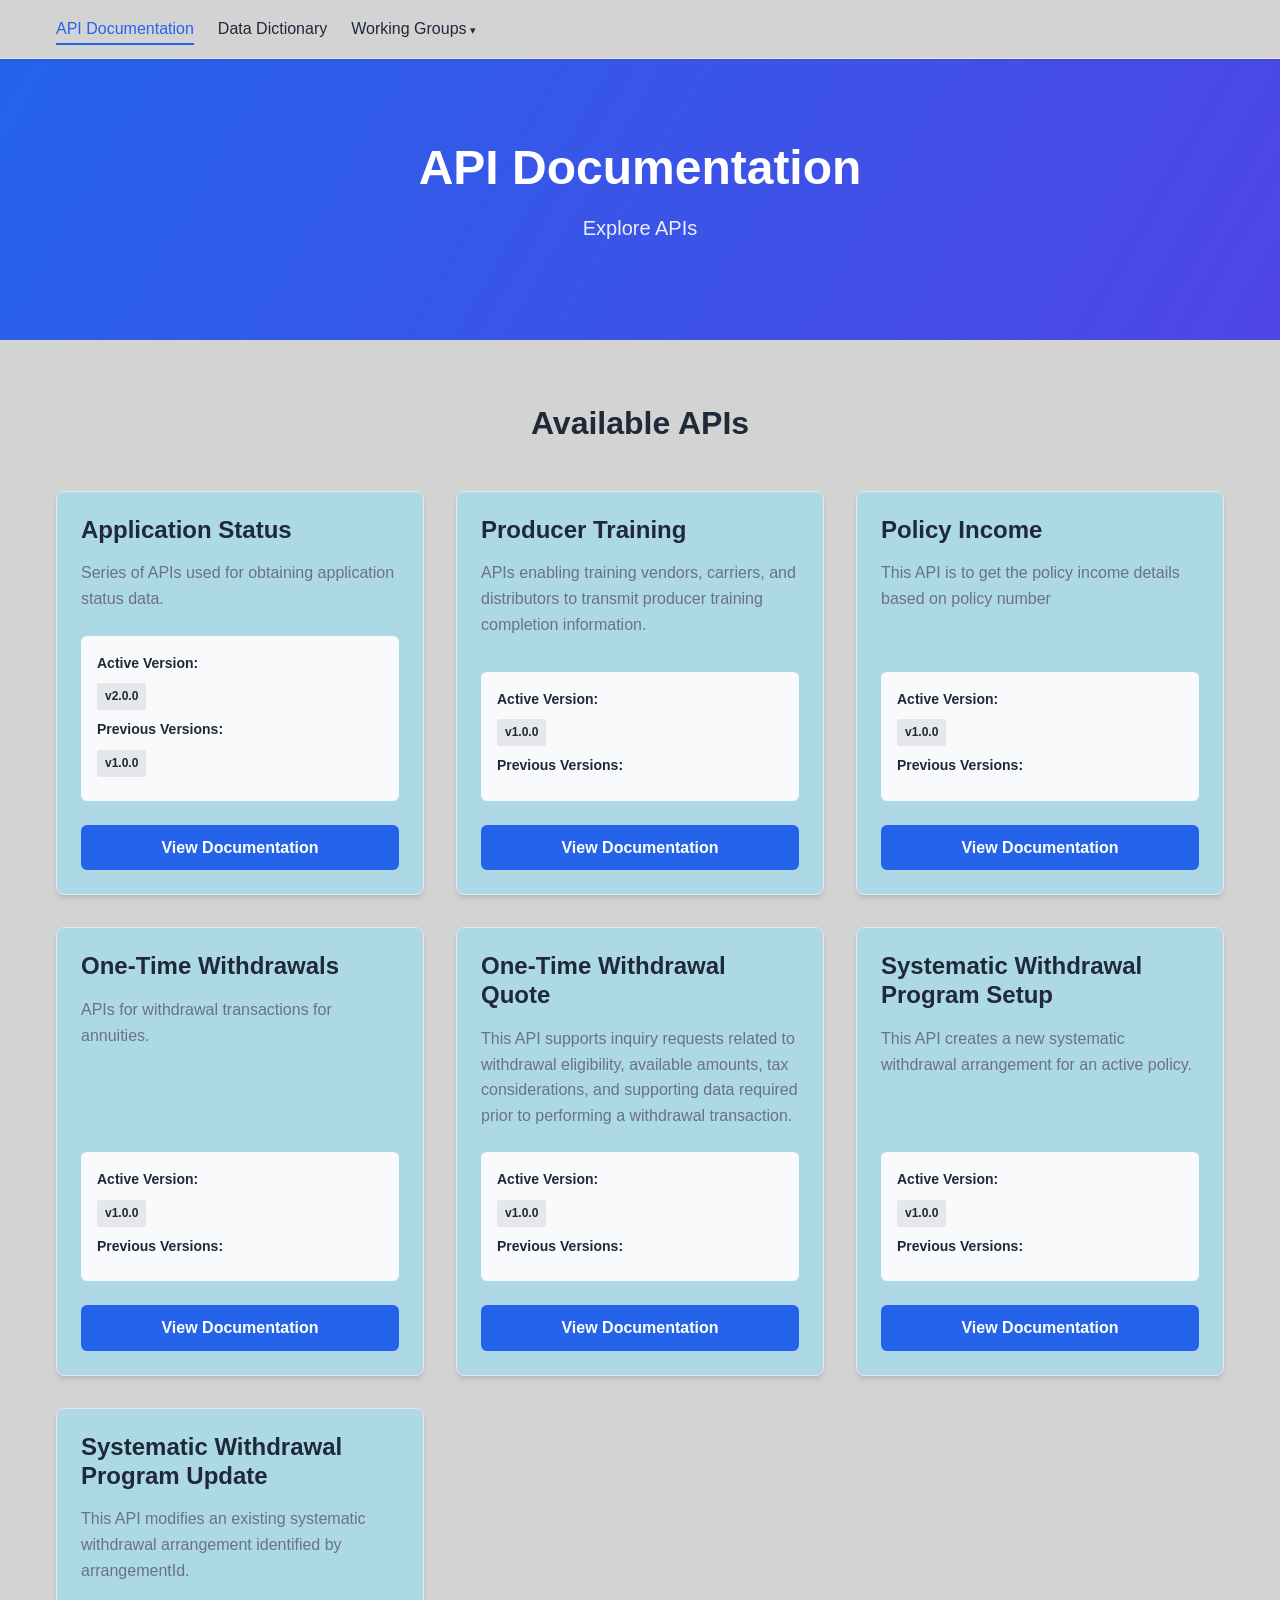
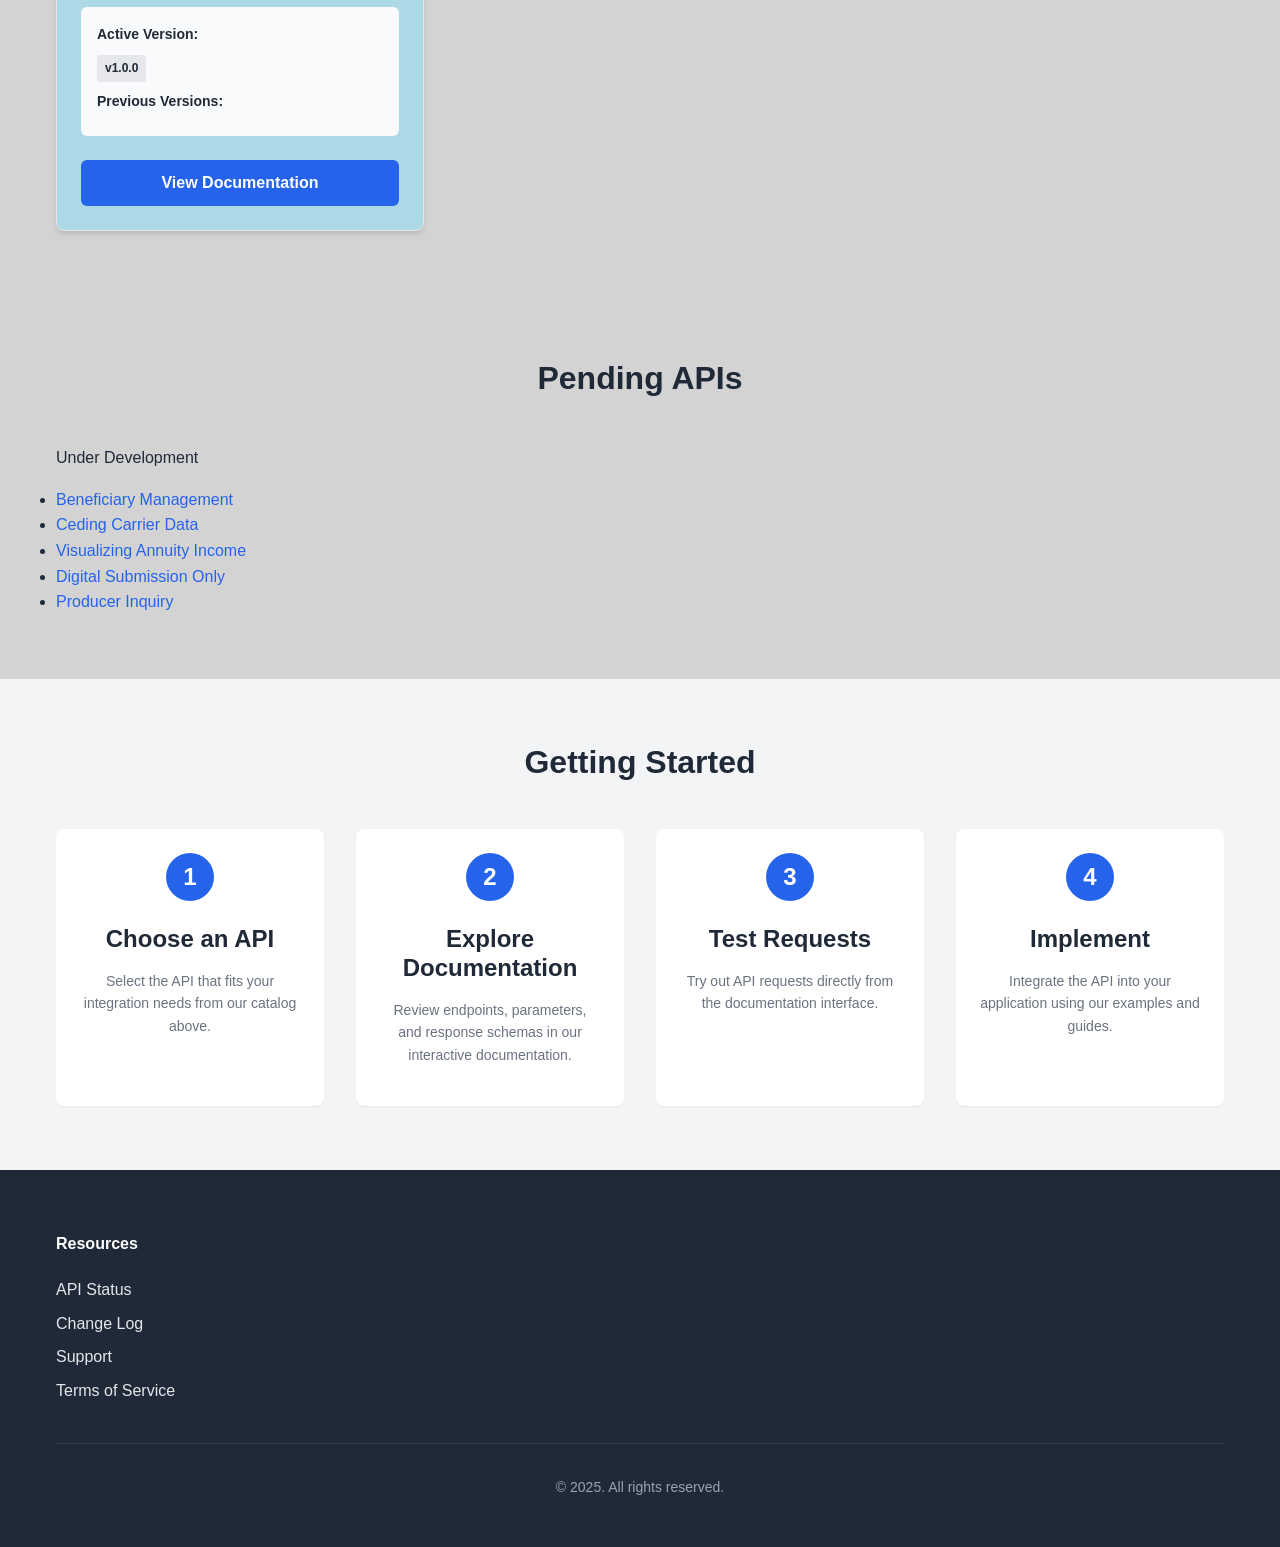
==== commit 3d148361: "more updates" ====
--- a/docs/index.html
+++ b/docs/index.html
@@ -19,7 +19,7 @@
                     <li><a href="#" class="active">API Documentation</a></li>
                     <li><a href="data-dictionary.html">Data Dictionary</a></li>
                     <li class="nav-dropdown">
-                        <a href="#" class="nav-dropdown-toggle">API Repos</a>
+                        <a href="#" class="nav-dropdown-toggle">Working Groups</a>
                         <ul class="nav-dropdown-menu">
                             <li><a href="https://github.com/Insured-Retirement-Institute/Application-Status" target="_blank">Application Status</a></li>
                             <li><a href="https://github.com/Insured-Retirement-Institute/Producer-Training" target="_blank">Producer Training</a></li>
--- a/docs/css/custom.css
+++ b/docs/css/custom.css
@@ -134,7 +134,7 @@
     color: var(--primary-color);
   }
 
-  .main-nav ul {
+  .main-nav > ul {
     display: flex;
     list-style: none;
     margin: 0;
